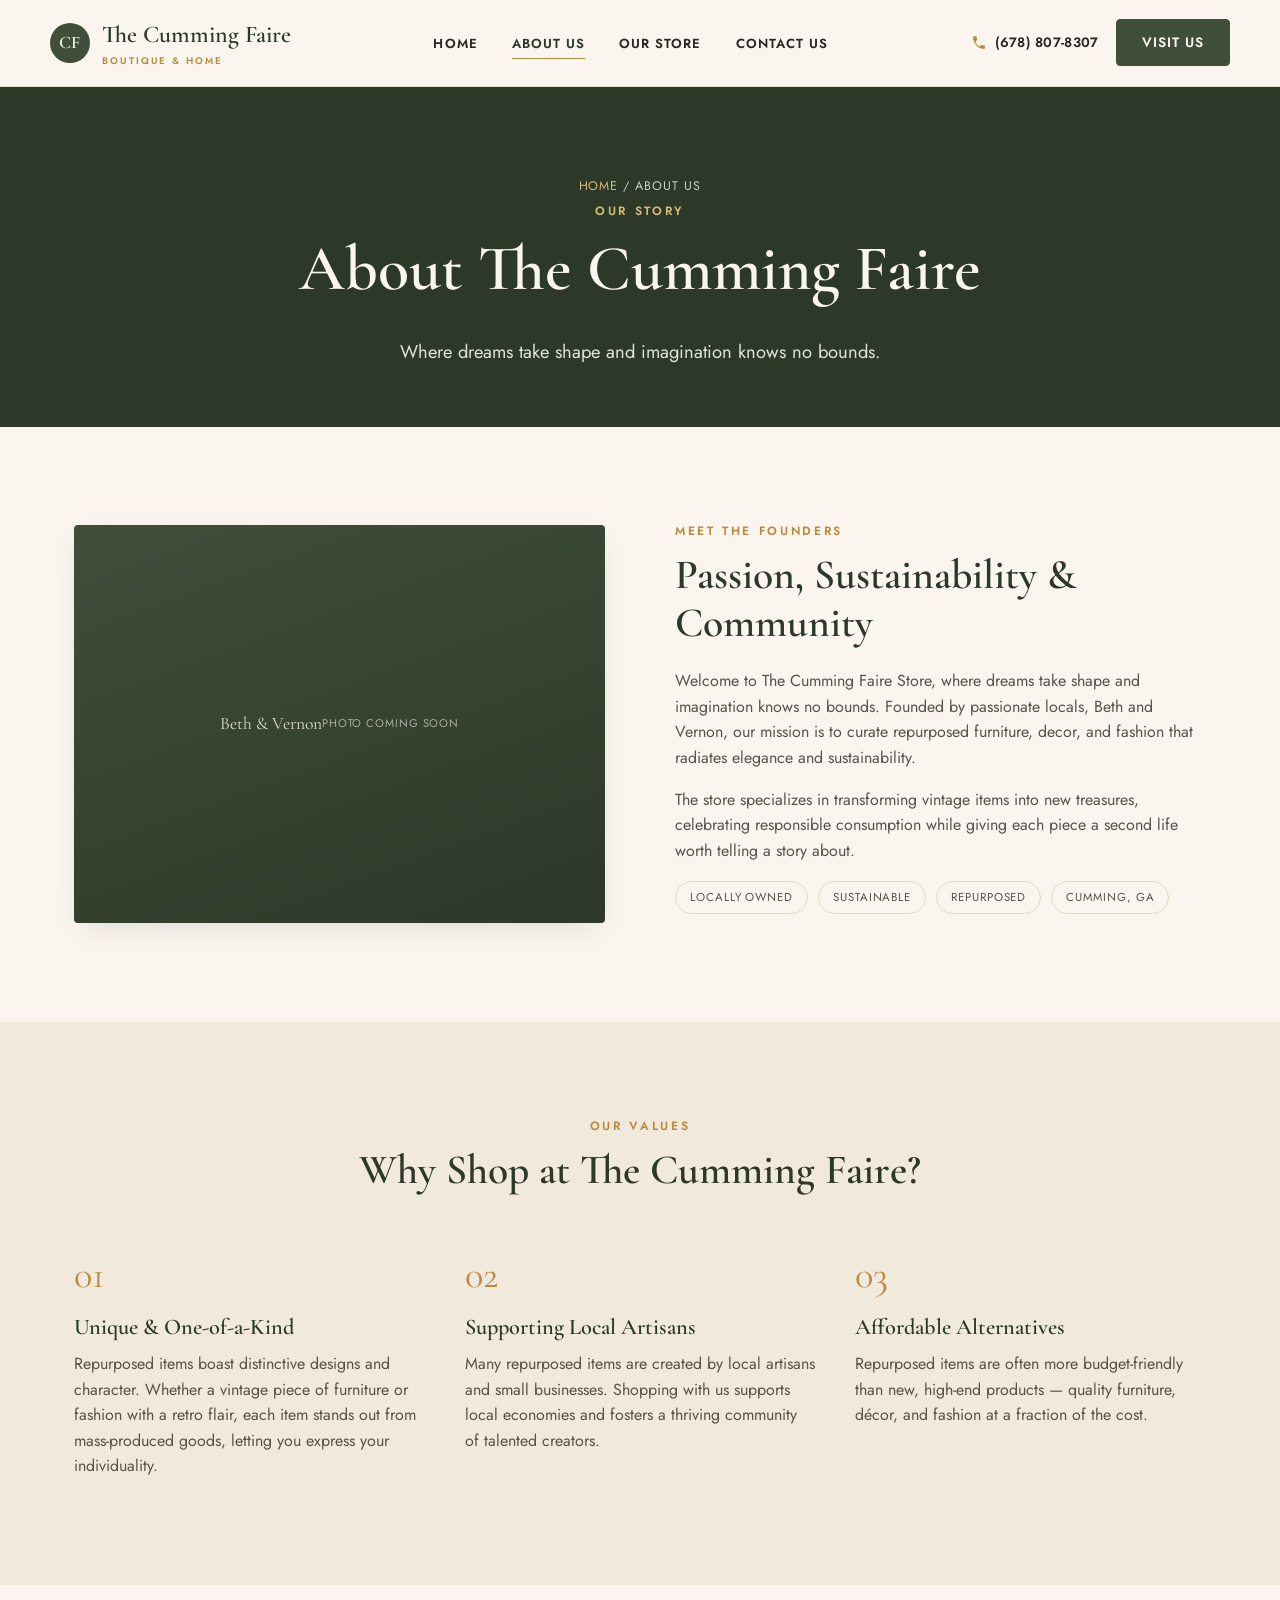
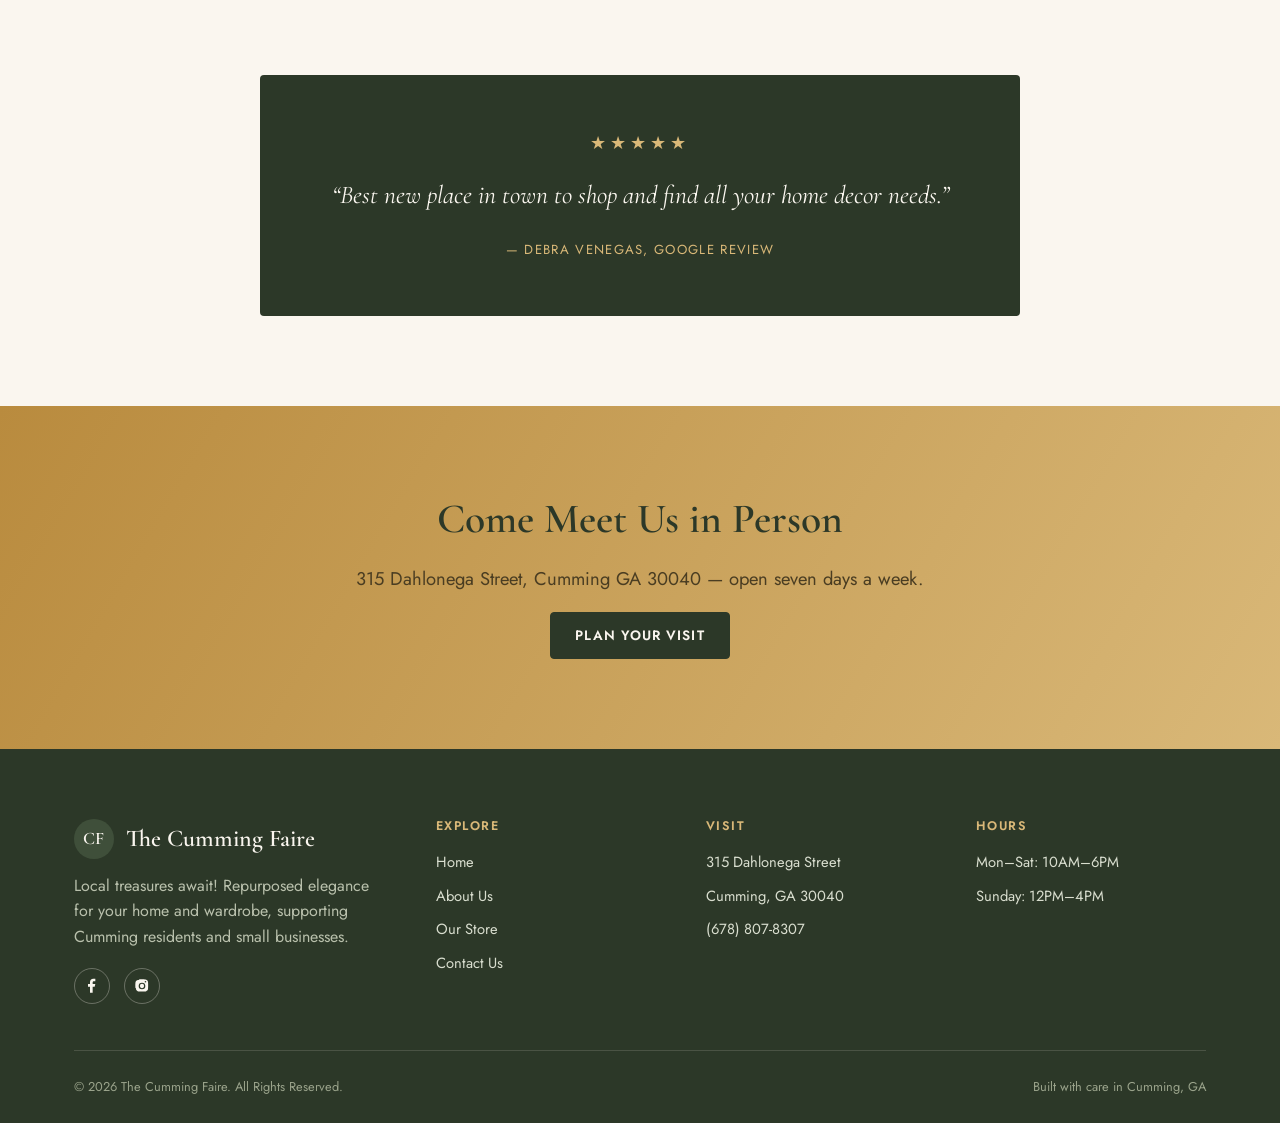
==== about.html @ f9644dc5 "Redesign: new homepage, about, store, and contact pages" ====
<!DOCTYPE html>
<html lang="en">
<head>
<meta charset="UTF-8">
<meta name="viewport" content="width=device-width, initial-scale=1.0">
<title>About Us | The Cumming Faire</title>
<meta name="description" content="Meet Beth and Vernon, the local founders of The Cumming Faire — a boutique for repurposed furniture, decor, antiques, and fashion in Cumming, GA.">
<link rel="icon" href="data:,">
<link rel="preconnect" href="https://fonts.googleapis.com">
<link href="https://fonts.googleapis.com/css2?family=Cormorant+Garamond:wght@500;600;700&family=Jost:wght@400;500;600&display=swap" rel="stylesheet">
<link rel="stylesheet" href="styles.css">
</head>
<body>

<header class="site-header">
  <div class="container header-inner">
    <a href="index.html" class="brand">
      <span class="mark">CF</span>
      <span>The Cumming Faire<span class="sub">Boutique &amp; Home</span></span>
    </a>
    <nav class="main-nav">
      <ul>
        <li><a href="index.html">Home</a></li>
        <li><a href="about.html" class="active">About Us</a></li>
        <li><a href="shop.html">Our Store</a></li>
        <li><a href="contact.html">Contact Us</a></li>
      </ul>
    </nav>
    <div class="header-cta">
      <a href="tel:6788078307" class="header-phone">
        <svg viewBox="0 0 24 24"><path d="M6.6 10.8c1.4 2.8 3.8 5.1 6.6 6.6l2.2-2.2c.3-.3.7-.4 1-.2 1.1.4 2.3.6 3.5.6.6 0 1 .4 1 1V20c0 .6-.4 1-1 1C11.4 21 3 12.6 3 3c0-.6.4-1 1-1h3.5c.6 0 1 .4 1 1 0 1.2.2 2.4.6 3.5.1.4 0 .8-.2 1L6.6 10.8z"/></svg>
        (678) 807-8307
      </a>
      <a href="contact.html" class="btn btn-primary">Visit Us</a>
      <button class="nav-toggle" aria-label="Toggle menu" aria-expanded="false"><span></span><span></span><span></span></button>
    </div>
  </div>
</header>

<section class="page-hero">
  <div class="container">
    <div class="breadcrumb"><a href="index.html">Home</a> / About Us</div>
    <span class="eyebrow">Our Story</span>
    <h1>About The Cumming Faire</h1>
    <p class="lead" style="color:#dfe4da;max-width:600px;margin:0 auto;">Where dreams take shape and imagination knows no bounds.</p>
  </div>
</section>

<section>
  <div class="container two-col">
    <div class="visual">
      <div class="swatch swatch-green">Beth &amp; Vernon<br><small style="opacity:.7;font-family:var(--sans);font-size:.7rem;letter-spacing:.08em;text-transform:uppercase;">Photo coming soon</small></div>
    </div>
    <div>
      <span class="eyebrow">Meet The Founders</span>
      <h2>Passion, Sustainability &amp; Community</h2>
      <p>Welcome to The Cumming Faire Store, where dreams take shape and imagination knows no bounds. Founded by passionate locals, Beth and Vernon, our mission is to curate repurposed furniture, decor, and fashion that radiates elegance and sustainability.</p>
      <p>The store specializes in transforming vintage items into new treasures, celebrating responsible consumption while giving each piece a second life worth telling a story about.</p>
      <div class="tag-row">
        <span>Locally Owned</span>
        <span>Sustainable</span>
        <span>Repurposed</span>
        <span>Cumming, GA</span>
      </div>
    </div>
  </div>
</section>

<section class="section-alt">
  <div class="container">
    <div class="section-head center">
      <span class="eyebrow">Our Values</span>
      <h2>Why Shop at The Cumming Faire?</h2>
    </div>
    <div class="reasons">
      <div class="reason">
        <span class="num">01</span>
        <h3>Unique &amp; One-of-a-Kind</h3>
        <p>Repurposed items boast distinctive designs and character. Whether a vintage piece of furniture or fashion with a retro flair, each item stands out from mass-produced goods, letting you express your individuality.</p>
      </div>
      <div class="reason">
        <span class="num">02</span>
        <h3>Supporting Local Artisans</h3>
        <p>Many repurposed items are created by local artisans and small businesses. Shopping with us supports local economies and fosters a thriving community of talented creators.</p>
      </div>
      <div class="reason">
        <span class="num">03</span>
        <h3>Affordable Alternatives</h3>
        <p>Repurposed items are often more budget-friendly than new, high-end products — quality furniture, décor, and fashion at a fraction of the cost.</p>
      </div>
    </div>
  </div>
</section>

<section>
  <div class="container">
    <div class="testimonial">
      <div class="stars">★★★★★</div>
      <blockquote>&ldquo;Best new place in town to shop and find all your home decor needs.&rdquo;</blockquote>
      <cite>— Debra Venegas, Google Review</cite>
    </div>
  </div>
</section>

<section class="cta-band">
  <div class="container">
    <h2>Come Meet Us in Person</h2>
    <p class="lead">315 Dahlonega Street, Cumming GA 30040 — open seven days a week.</p>
    <a href="contact.html" class="btn btn-primary" style="background:var(--green-deep);border-color:var(--green-deep);">Plan Your Visit</a>
  </div>
</section>

<footer class="site-footer">
  <div class="container">
    <div class="footer-grid">
      <div class="footer-brand">
        <a href="index.html" class="brand"><span class="mark">CF</span> The Cumming Faire</a>
        <p>Local treasures await! Repurposed elegance for your home and wardrobe, supporting Cumming residents and small businesses.</p>
        <div class="social-row">
          <a href="https://www.facebook.com/profile.php?id=100089561472416" aria-label="Facebook" target="_blank" rel="noopener"><svg viewBox="0 0 24 24"><path d="M13 22v-9h3l1-4h-4V7c0-1.1.3-2 2-2h2V1.1C16.6 1 15.4 1 14 1c-3.1 0-5 1.9-5 5.3V9H6v4h3v9h4z"/></svg></a>
          <a href="https://instagram.com/thecummingfaire" aria-label="Instagram" target="_blank" rel="noopener"><svg viewBox="0 0 24 24"><path d="M12 2c2.7 0 3 0 4.1.1 1.1 0 1.8.2 2.2.4.6.2 1 .5 1.4 1 .4.4.7.8 1 1.4.2.4.4 1.1.4 2.2.1 1.1.1 1.4.1 4.1s0 3-.1 4.1c0 1.1-.2 1.8-.4 2.2-.2.6-.5 1-1 1.4-.4.4-.8.7-1.4 1-.4.2-1.1.4-2.2.4-1.1.1-1.4.1-4.1.1s-3 0-4.1-.1c-1.1 0-1.8-.2-2.2-.4-.6-.2-1-.5-1.4-1-.4-.4-.7-.8-1-1.4-.2-.4-.4-1.1-.4-2.2C2 15 2 14.7 2 12s0-3 .1-4.1c0-1.1.2-1.8.4-2.2.2-.6.5-1 1-1.4.4-.4.8-.7 1.4-1 .4-.2 1.1-.4 2.2-.4C8.1 2.1 8.4 2.1 12 2zm0 5a5 5 0 100 10 5 5 0 000-10zm0 8.2a3.2 3.2 0 110-6.4 3.2 3.2 0 010 6.4zm5.2-8.4a1.2 1.2 0 100-2.4 1.2 1.2 0 000 2.4z"/></svg></a>
        </div>
      </div>
      <div>
        <h4>Explore</h4>
        <ul>
          <li><a href="index.html">Home</a></li>
          <li><a href="about.html">About Us</a></li>
          <li><a href="shop.html">Our Store</a></li>
          <li><a href="contact.html">Contact Us</a></li>
        </ul>
      </div>
      <div>
        <h4>Visit</h4>
        <ul>
          <li>315 Dahlonega Street</li>
          <li>Cumming, GA 30040</li>
          <li><a href="tel:6788078307">(678) 807-8307</a></li>
        </ul>
      </div>
      <div>
        <h4>Hours</h4>
        <ul>
          <li>Mon–Sat: 10AM–6PM</li>
          <li>Sunday: 12PM–4PM</li>
        </ul>
      </div>
    </div>
    <div class="footer-bottom">
      <span>&copy; 2026 The Cumming Faire. All Rights Reserved.</span>
      <span>Built with care in Cumming, GA</span>
    </div>
  </div>
</footer>

<script src="main.js"></script>
</body>
</html>
---- styles.css ----
/* ===========================================================
   The Cumming Faire — Redesign
   Palette: warm cream, deep forest green, antique gold accent
   =========================================================== */

:root {
  --cream: #faf6ef;
  --cream-deep: #f1e9db;
  --ink: #2b2622;
  --ink-soft: #5a5248;
  --green: #3f4f3a;
  --green-deep: #2c3828;
  --gold: #b98b3e;
  --gold-light: #d9b878;
  --line: #e3d8c3;
  --white: #ffffff;
  --radius: 4px;
  --shadow: 0 10px 30px -12px rgba(43, 38, 34, 0.18);
  --serif: "Cormorant Garamond", "Playfair Display", Georgia, serif;
  --sans: "Jost", "Helvetica Neue", Arial, sans-serif;
}

* { box-sizing: border-box; }
html { scroll-behavior: smooth; }

body {
  margin: 0;
  font-family: var(--sans);
  color: var(--ink);
  background: var(--cream);
  line-height: 1.6;
  font-size: 16px;
  -webkit-font-smoothing: antialiased;
}

img { max-width: 100%; display: block; }
a { color: inherit; text-decoration: none; }
ul { list-style: none; margin: 0; padding: 0; }

.container {
  width: 100%;
  max-width: 1180px;
  margin: 0 auto;
  padding: 0 24px;
}

h1, h2, h3, h4 {
  font-family: var(--serif);
  font-weight: 600;
  color: var(--green-deep);
  margin: 0 0 0.5em;
  line-height: 1.15;
}

h1 { font-size: clamp(2.4rem, 5vw, 4rem); }
h2 { font-size: clamp(1.9rem, 3.4vw, 2.6rem); }
h3 { font-size: 1.4rem; }

.eyebrow {
  display: inline-block;
  font-family: var(--sans);
  font-size: 0.75rem;
  letter-spacing: 0.22em;
  text-transform: uppercase;
  color: var(--gold);
  font-weight: 600;
  margin-bottom: 0.9em;
}

p { color: var(--ink-soft); margin: 0 0 1em; }
.lead { font-size: 1.15rem; }

.btn {
  display: inline-flex;
  align-items: center;
  gap: 0.5em;
  padding: 0.85em 1.8em;
  border-radius: var(--radius);
  font-family: var(--sans);
  font-size: 0.85rem;
  letter-spacing: 0.08em;
  text-transform: uppercase;
  font-weight: 600;
  border: 1px solid transparent;
  cursor: pointer;
  transition: all 0.25s ease;
}
.btn-primary {
  background: var(--green);
  color: var(--cream);
  border-color: var(--green);
}
.btn-primary:hover { background: var(--green-deep); }
.btn-outline {
  background: transparent;
  color: var(--green);
  border-color: var(--green);
}
.btn-outline:hover { background: var(--green); color: var(--cream); }
.btn-light {
  background: var(--cream);
  color: var(--green-deep);
  border-color: var(--cream);
}
.btn-light:hover { background: var(--gold-light); border-color: var(--gold-light); }

/* ---------- Header ---------- */
.site-header {
  position: sticky;
  top: 0;
  z-index: 100;
  background: rgba(250, 246, 239, 0.92);
  backdrop-filter: blur(8px);
  border-bottom: 1px solid var(--line);
}
.header-inner {
  display: flex;
  align-items: center;
  justify-content: space-between;
  padding: 16px 0;
}
.brand {
  display: flex;
  align-items: center;
  gap: 12px;
  font-family: var(--serif);
  font-size: 1.5rem;
  font-weight: 600;
  color: var(--green-deep);
}
.brand .mark {
  width: 40px;
  height: 40px;
  border-radius: 50%;
  background: var(--green);
  color: var(--cream);
  display: flex;
  align-items: center;
  justify-content: center;
  font-size: 1.1rem;
  letter-spacing: 0.02em;
}
.brand span.sub {
  display: block;
  font-family: var(--sans);
  font-size: 0.6rem;
  letter-spacing: 0.2em;
  text-transform: uppercase;
  color: var(--gold);
  font-weight: 600;
}

.main-nav ul {
  display: flex;
  gap: 34px;
}
.main-nav a {
  font-size: 0.82rem;
  letter-spacing: 0.08em;
  text-transform: uppercase;
  font-weight: 600;
  color: var(--ink);
  position: relative;
  padding: 4px 0;
}
.main-nav a::after {
  content: "";
  position: absolute;
  left: 0; bottom: -2px;
  width: 0; height: 1px;
  background: var(--gold);
  transition: width 0.25s ease;
}
.main-nav a:hover::after,
.main-nav a.active::after { width: 100%; }
.main-nav a.active { color: var(--green-deep); }

.header-cta { display: flex; align-items: center; gap: 18px; }
.header-phone {
  font-size: 0.85rem;
  font-weight: 600;
  letter-spacing: 0.02em;
  display: flex;
  align-items: center;
  gap: 8px;
}
.header-phone svg { width: 16px; height: 16px; fill: var(--gold); }

.nav-toggle {
  display: none;
  flex-direction: column;
  gap: 5px;
  background: none;
  border: none;
  cursor: pointer;
  padding: 6px;
}
.nav-toggle span {
  width: 24px; height: 2px;
  background: var(--green-deep);
}

/* ---------- Hero ---------- */
.hero {
  position: relative;
  background: linear-gradient(135deg, var(--green-deep) 0%, var(--green) 60%, #4c5c45 100%);
  color: var(--cream);
  overflow: hidden;
}
.hero::before {
  content: "";
  position: absolute;
  inset: 0;
  background-image:
    radial-gradient(circle at 15% 25%, rgba(217,184,120,0.16) 0, transparent 45%),
    radial-gradient(circle at 85% 75%, rgba(217,184,120,0.12) 0, transparent 50%);
}
.hero-inner {
  position: relative;
  padding: 130px 0 110px;
  max-width: 680px;
}
.hero .eyebrow { color: var(--gold-light); }
.hero h1 { color: var(--cream); }
.hero p.lead { color: #dfe4da; max-width: 520px; }
.hero-actions { display: flex; gap: 16px; margin-top: 30px; flex-wrap: wrap; }

.hero-strip {
  border-top: 1px solid rgba(250,246,239,0.18);
  position: relative;
}
.hero-strip .container {
  display: grid;
  grid-template-columns: repeat(3, 1fr);
}
.hero-strip .item {
  padding: 22px 0;
  text-align: center;
  border-right: 1px solid rgba(250,246,239,0.18);
  font-size: 0.8rem;
  letter-spacing: 0.06em;
  text-transform: uppercase;
  color: #dfe4da;
}
.hero-strip .item:last-child { border-right: none; }
.hero-strip strong {
  display: block;
  font-family: var(--serif);
  font-size: 1.3rem;
  color: var(--gold-light);
  text-transform: none;
  letter-spacing: 0;
}

/* Page header (non-home) */
.page-hero {
  background: var(--green-deep);
  color: var(--cream);
  padding: 90px 0 60px;
  text-align: center;
}
.page-hero h1 { color: var(--cream); }
.page-hero .eyebrow { color: var(--gold-light); }
.breadcrumb {
  font-size: 0.78rem;
  letter-spacing: 0.08em;
  text-transform: uppercase;
  color: #c9d1c3;
}
.breadcrumb a { color: var(--gold-light); }

/* ---------- Sections ---------- */
section { padding: 90px 0; }
.section-alt { background: var(--cream-deep); }
.section-head { max-width: 620px; margin-bottom: 50px; }
.section-head.center { margin-left: auto; margin-right: auto; text-align: center; }

.two-col {
  display: grid;
  grid-template-columns: 1fr 1fr;
  gap: 70px;
  align-items: center;
}
.two-col.reverse .visual { order: 2; }

.visual {
  border-radius: var(--radius);
  overflow: hidden;
  box-shadow: var(--shadow);
  aspect-ratio: 4/3;
  position: relative;
}
.visual .swatch {
  position: absolute; inset: 0;
  display: flex; align-items: center; justify-content: center;
  font-family: var(--serif);
  font-size: 1.1rem;
  color: rgba(250,246,239,0.85);
  text-align: center;
  padding: 20px;
}
.swatch-green { background: linear-gradient(160deg, var(--green) 0%, var(--green-deep) 100%); }
.swatch-gold { background: linear-gradient(160deg, var(--gold-light) 0%, var(--gold) 100%); color: var(--green-deep); }
.swatch-cream { background: linear-gradient(160deg, var(--cream-deep) 0%, #e6d8bd 100%); color: var(--green-deep); }

/* Category / feature cards */
.grid-3 {
  display: grid;
  grid-template-columns: repeat(3, 1fr);
  gap: 28px;
}
.card {
  background: var(--white);
  border: 1px solid var(--line);
  border-radius: var(--radius);
  overflow: hidden;
  transition: transform 0.25s ease, box-shadow 0.25s ease;
}
.card:hover { transform: translateY(-5px); box-shadow: var(--shadow); }
.card .visual { aspect-ratio: 16/11; border-radius: 0; box-shadow: none; }
.card-body { padding: 26px 24px 30px; }
.card-body h3 { margin-bottom: 10px; }
.card-link {
  display: inline-flex;
  align-items: center;
  gap: 6px;
  font-size: 0.8rem;
  letter-spacing: 0.08em;
  text-transform: uppercase;
  font-weight: 600;
  color: var(--green);
  margin-top: 8px;
}

/* Why us list */
.reasons { display: grid; grid-template-columns: repeat(3, 1fr); gap: 40px; margin-top: 20px; }
.reason .num {
  font-family: var(--serif);
  font-size: 2.4rem;
  color: var(--gold);
  margin-bottom: 8px;
  display: block;
}

/* Testimonial */
.testimonial {
  background: var(--green-deep);
  color: var(--cream);
  border-radius: var(--radius);
  padding: 54px;
  text-align: center;
  max-width: 760px;
  margin: 0 auto;
}
.testimonial .stars { color: var(--gold-light); font-size: 1.1rem; letter-spacing: 4px; margin-bottom: 18px; }
.testimonial blockquote {
  font-family: var(--serif);
  font-size: 1.6rem;
  font-style: italic;
  margin: 0 0 20px;
  color: var(--cream);
}
.testimonial cite { font-size: 0.82rem; letter-spacing: 0.1em; text-transform: uppercase; color: var(--gold-light); font-style: normal; }

/* CTA band */
.cta-band {
  background: linear-gradient(120deg, var(--gold) 0%, var(--gold-light) 100%);
  color: var(--green-deep);
  text-align: center;
}
.cta-band h2 { color: var(--green-deep); }
.cta-band p { color: #4a3d22; }

/* Hours / contact info blocks */
.info-grid {
  display: grid;
  grid-template-columns: repeat(3, 1fr);
  gap: 28px;
}
.info-card {
  background: var(--white);
  border: 1px solid var(--line);
  border-radius: var(--radius);
  padding: 30px;
}
.info-card .icon {
  width: 46px; height: 46px;
  border-radius: 50%;
  background: var(--cream-deep);
  display: flex; align-items: center; justify-content: center;
  margin-bottom: 16px;
  color: var(--gold);
}
.hours-table { width: 100%; border-collapse: collapse; }
.hours-table td { padding: 7px 0; border-bottom: 1px dashed var(--line); font-size: 0.92rem; }
.hours-table td:last-child { text-align: right; color: var(--ink-soft); }
.hours-table tr:last-child td { border-bottom: none; }

/* Forms */
.form-card {
  background: var(--white);
  border: 1px solid var(--line);
  border-radius: var(--radius);
  padding: 40px;
  box-shadow: var(--shadow);
}
.form-row { display: grid; grid-template-columns: 1fr 1fr; gap: 20px; }
.field { margin-bottom: 20px; }
.field label {
  display: block;
  font-size: 0.78rem;
  letter-spacing: 0.06em;
  text-transform: uppercase;
  font-weight: 600;
  margin-bottom: 8px;
  color: var(--ink);
}
.field input, .field textarea {
  width: 100%;
  padding: 13px 14px;
  border: 1px solid var(--line);
  border-radius: var(--radius);
  background: var(--cream);
  font-family: var(--sans);
  font-size: 0.95rem;
  color: var(--ink);
}
.field input:focus, .field textarea:focus {
  outline: none;
  border-color: var(--gold);
  background: var(--white);
}
.field textarea { resize: vertical; min-height: 130px; }
.form-note { font-size: 0.82rem; color: var(--ink-soft); margin-top: -4px; }

.map-wrap {
  border-radius: var(--radius);
  overflow: hidden;
  border: 1px solid var(--line);
  box-shadow: var(--shadow);
}
.map-wrap iframe { width: 100%; height: 100%; min-height: 420px; border: 0; display: block; }

/* Footer */
.site-footer {
  background: var(--green-deep);
  color: #d9decf;
  padding: 70px 0 26px;
}
.footer-grid {
  display: grid;
  grid-template-columns: 1.4fr 1fr 1fr 1fr;
  gap: 40px;
  padding-bottom: 46px;
  border-bottom: 1px solid rgba(250,246,239,0.14);
}
.footer-grid h4 {
  color: var(--gold-light);
  font-size: 0.78rem;
  letter-spacing: 0.12em;
  text-transform: uppercase;
  font-family: var(--sans);
  margin-bottom: 18px;
}
.footer-brand .brand { color: var(--cream); }
.footer-brand p { color: #b9c0ac; max-width: 300px; margin-top: 14px; }
.footer-grid ul li { margin-bottom: 10px; font-size: 0.92rem; }
.footer-grid ul li a:hover { color: var(--gold-light); }
.social-row { display: flex; gap: 14px; margin-top: 18px; }
.social-row a {
  width: 36px; height: 36px;
  border-radius: 50%;
  border: 1px solid rgba(250,246,239,0.3);
  display: flex; align-items: center; justify-content: center;
}
.social-row a:hover { background: var(--gold); border-color: var(--gold); }
.social-row svg { width: 16px; height: 16px; fill: var(--cream); }
.footer-bottom {
  display: flex;
  justify-content: space-between;
  align-items: center;
  padding-top: 26px;
  font-size: 0.8rem;
  color: #9aa38b;
  flex-wrap: wrap;
  gap: 10px;
}

/* Utility */
.mt-0 { margin-top: 0; }
.tag-row { display: flex; gap: 10px; flex-wrap: wrap; margin: 18px 0; }
.tag-row span {
  font-size: 0.72rem;
  letter-spacing: 0.08em;
  text-transform: uppercase;
  padding: 6px 14px;
  border: 1px solid var(--line);
  border-radius: 999px;
  color: var(--ink-soft);
}

/* ---------- Responsive ---------- */
@media (max-width: 900px) {
  .two-col { grid-template-columns: 1fr; gap: 36px; }
  .two-col.reverse .visual { order: 0; }
  .grid-3 { grid-template-columns: 1fr 1fr; }
  .reasons { grid-template-columns: 1fr 1fr; }
  .footer-grid { grid-template-columns: 1fr 1fr; }
  .info-grid { grid-template-columns: 1fr; }
}

@media (max-width: 720px) {
  .main-nav { position: fixed; top: 73px; left: 0; right: 0; bottom: 0;
    background: var(--cream); padding: 30px 24px; transform: translateX(100%);
    transition: transform 0.3s ease; overflow-y: auto; }
  .main-nav.open { transform: translateX(0); }
  .main-nav ul { flex-direction: column; gap: 22px; }
  .main-nav a { font-size: 1.1rem; }
  .nav-toggle { display: flex; }
  .header-phone { display: none; }
  .hero-inner { padding: 90px 0 70px; }
  .hero-strip .container { grid-template-columns: 1fr; }
  .hero-strip .item { border-right: none; border-bottom: 1px solid rgba(250,246,239,0.18); }
  .hero-strip .item:last-child { border-bottom: none; }
  .grid-3 { grid-template-columns: 1fr; }
  .reasons { grid-template-columns: 1fr; }
  .footer-grid { grid-template-columns: 1fr; }
  .form-row { grid-template-columns: 1fr; }
  section { padding: 60px 0; }
  .testimonial { padding: 34px 24px; }
  .form-card { padding: 26px; }
}
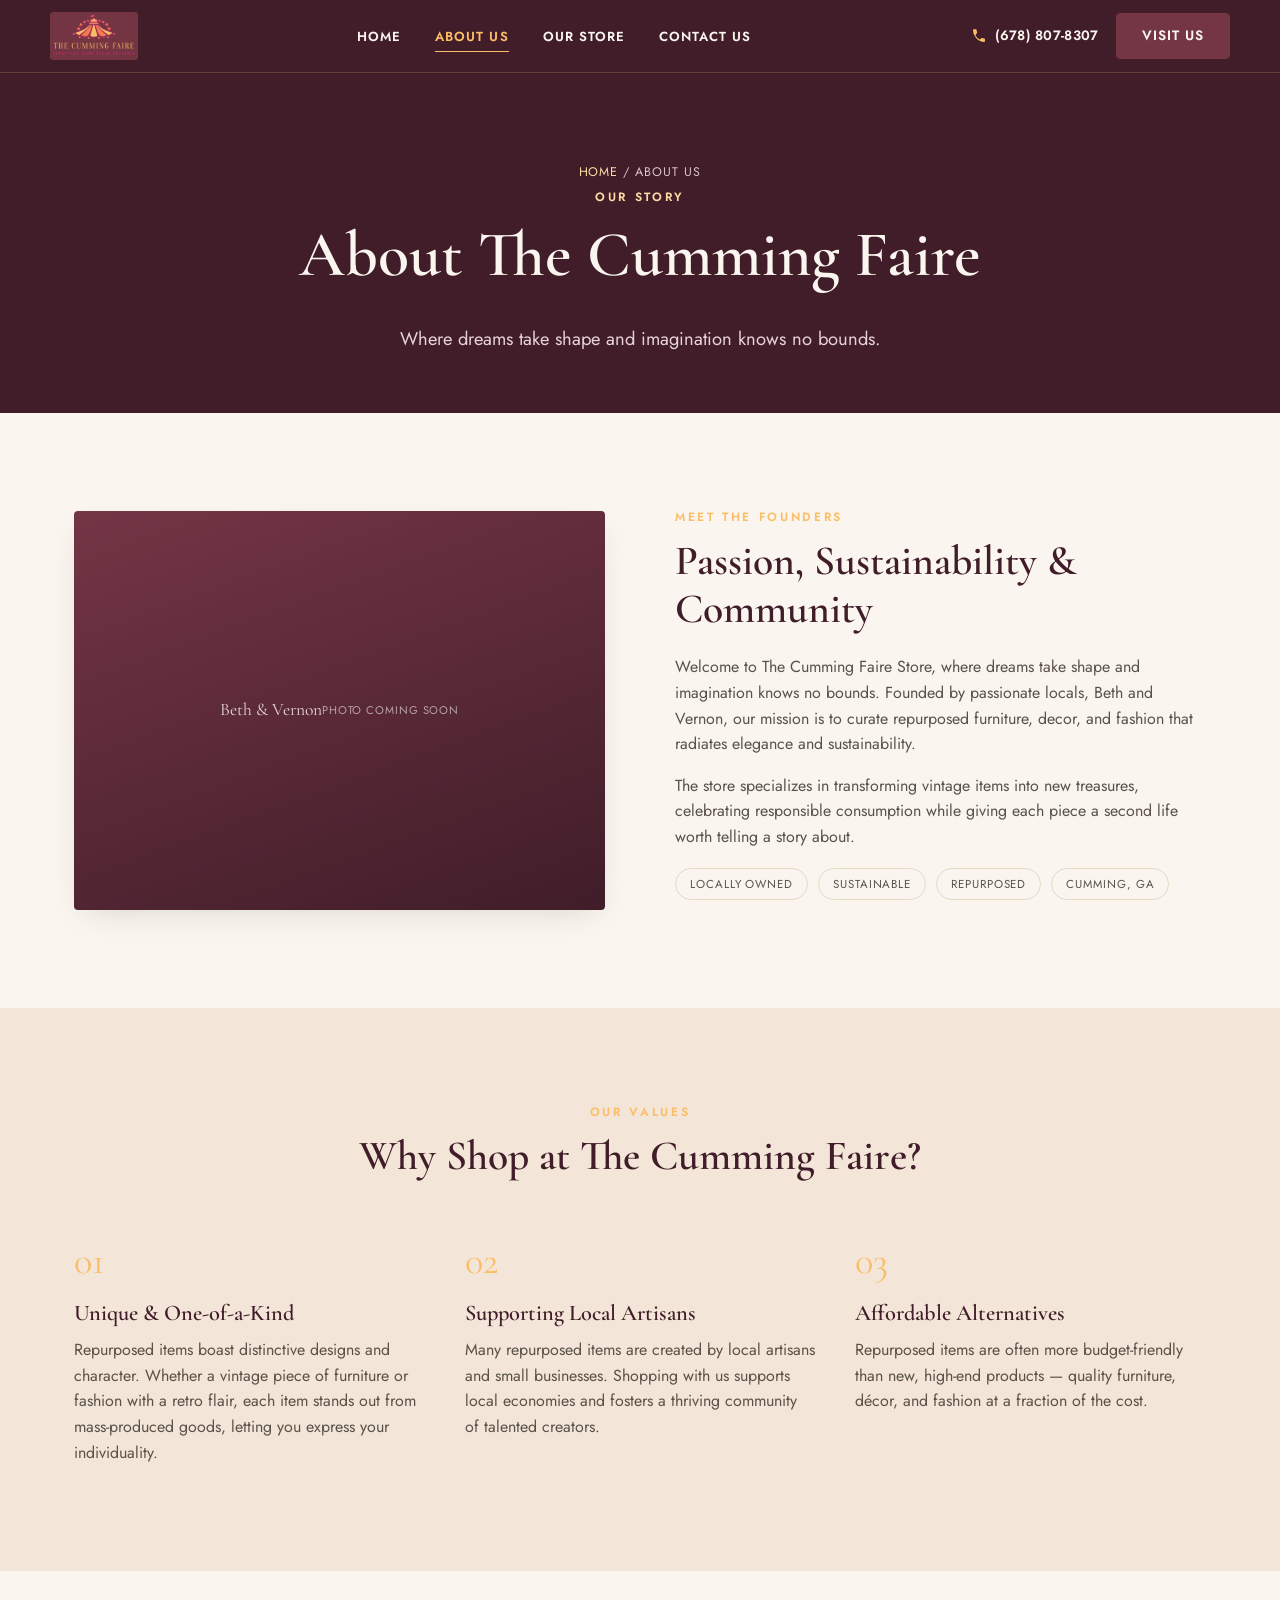
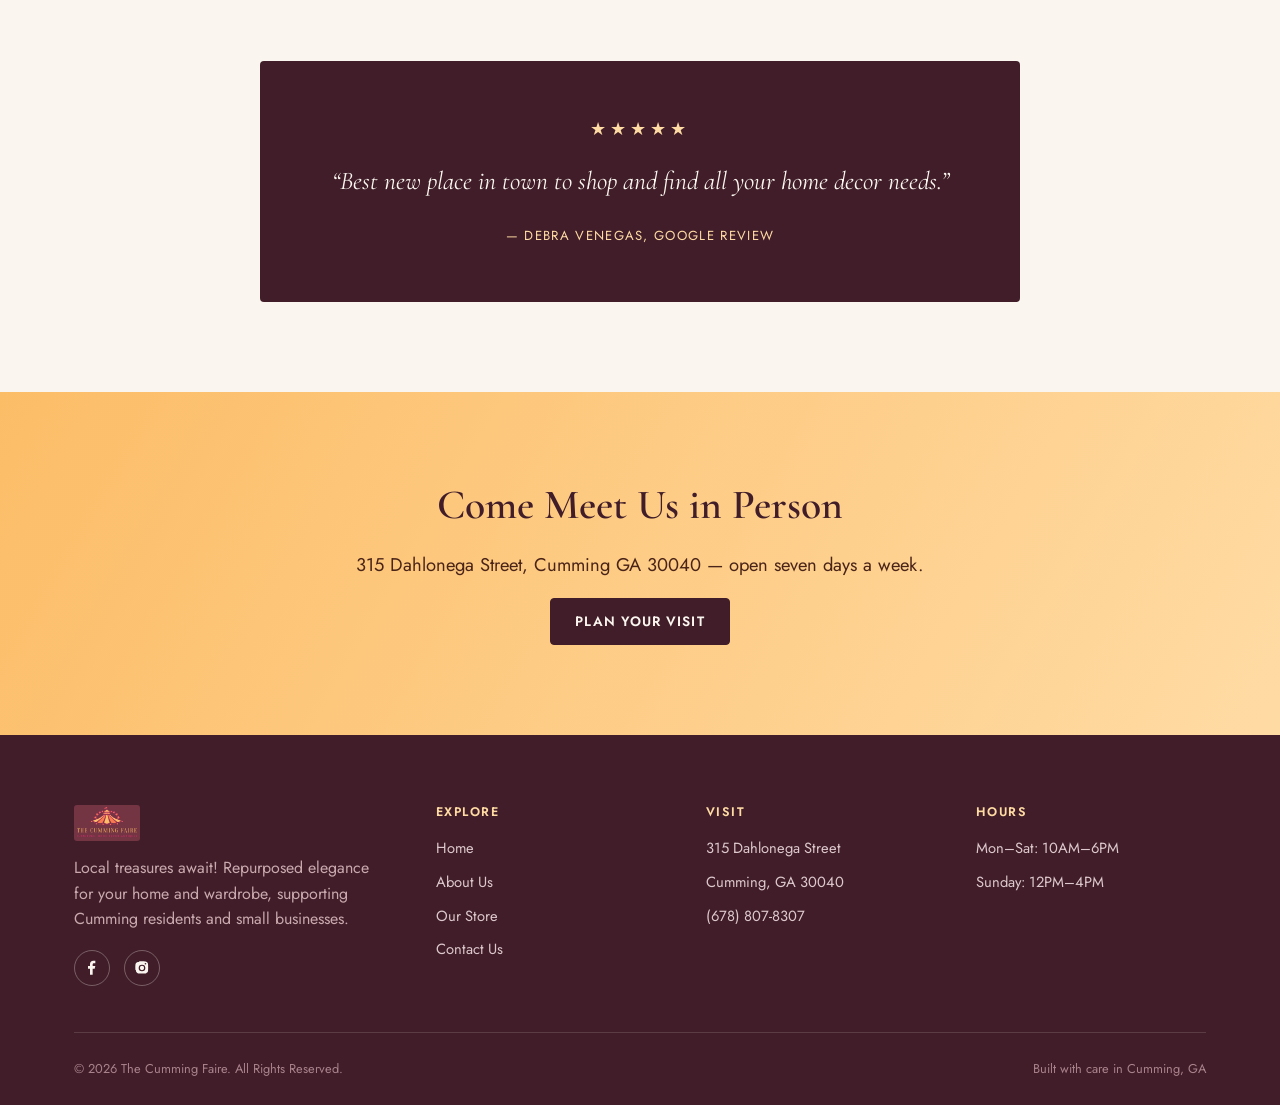
==== commit b0be9b1b: "Add real logo and match brand colors from logo" ====
--- a/about.html
+++ b/about.html
@@ -5,7 +5,7 @@
 <meta name="viewport" content="width=device-width, initial-scale=1.0">
 <title>About Us | The Cumming Faire</title>
 <meta name="description" content="Meet Beth and Vernon, the local founders of The Cumming Faire — a boutique for repurposed furniture, decor, antiques, and fashion in Cumming, GA.">
-<link rel="icon" href="data:,">
+<link rel="icon" type="image/png" href="favicon.png">
 <link rel="preconnect" href="https://fonts.googleapis.com">
 <link href="https://fonts.googleapis.com/css2?family=Cormorant+Garamond:wght@500;600;700&family=Jost:wght@400;500;600&display=swap" rel="stylesheet">
 <link rel="stylesheet" href="styles.css">
@@ -15,8 +15,7 @@
 <header class="site-header">
   <div class="container header-inner">
     <a href="index.html" class="brand">
-      <span class="mark">CF</span>
-      <span>The Cumming Faire<span class="sub">Boutique &amp; Home</span></span>
+      <img src="logo.png" alt="The Cumming Faire" class="logo">
     </a>
     <nav class="main-nav">
       <ul>
@@ -42,14 +41,14 @@
     <div class="breadcrumb"><a href="index.html">Home</a> / About Us</div>
     <span class="eyebrow">Our Story</span>
     <h1>About The Cumming Faire</h1>
-    <p class="lead" style="color:#dfe4da;max-width:600px;margin:0 auto;">Where dreams take shape and imagination knows no bounds.</p>
+    <p class="lead" style="color:#e6d3d8;max-width:600px;margin:0 auto;">Where dreams take shape and imagination knows no bounds.</p>
   </div>
 </section>
 
 <section>
   <div class="container two-col">
     <div class="visual">
-      <div class="swatch swatch-green">Beth &amp; Vernon<br><small style="opacity:.7;font-family:var(--sans);font-size:.7rem;letter-spacing:.08em;text-transform:uppercase;">Photo coming soon</small></div>
+      <div class="swatch swatch-wine">Beth &amp; Vernon<br><small style="opacity:.7;font-family:var(--sans);font-size:.7rem;letter-spacing:.08em;text-transform:uppercase;">Photo coming soon</small></div>
     </div>
     <div>
       <span class="eyebrow">Meet The Founders</span>
@@ -106,7 +105,7 @@
   <div class="container">
     <h2>Come Meet Us in Person</h2>
     <p class="lead">315 Dahlonega Street, Cumming GA 30040 — open seven days a week.</p>
-    <a href="contact.html" class="btn btn-primary" style="background:var(--green-deep);border-color:var(--green-deep);">Plan Your Visit</a>
+    <a href="contact.html" class="btn btn-primary" style="background:var(--wine-deep);border-color:var(--wine-deep);">Plan Your Visit</a>
   </div>
 </section>
 
@@ -114,7 +113,7 @@
   <div class="container">
     <div class="footer-grid">
       <div class="footer-brand">
-        <a href="index.html" class="brand"><span class="mark">CF</span> The Cumming Faire</a>
+        <a href="index.html" class="brand"><img src="logo.png" alt="The Cumming Faire" class="logo" style="height:36px;"></a>
         <p>Local treasures await! Repurposed elegance for your home and wardrobe, supporting Cumming residents and small businesses.</p>
         <div class="social-row">
           <a href="https://www.facebook.com/profile.php?id=100089561472416" aria-label="Facebook" target="_blank" rel="noopener"><svg viewBox="0 0 24 24"><path d="M13 22v-9h3l1-4h-4V7c0-1.1.3-2 2-2h2V1.1C16.6 1 15.4 1 14 1c-3.1 0-5 1.9-5 5.3V9H6v4h3v9h4z"/></svg></a>
--- a/styles.css
+++ b/styles.css
@@ -1,18 +1,20 @@
 /* ===========================================================
    The Cumming Faire — Redesign
-   Palette: warm cream, deep forest green, antique gold accent
+   Palette taken from the shop's own logo: deep wine maroon,
+   golden amber, warm coral-orange
    =========================================================== */
 
 :root {
   --cream: #faf6ef;
-  --cream-deep: #f1e9db;
+  --cream-deep: #f3e6d8;
   --ink: #2b2622;
   --ink-soft: #5a5248;
-  --green: #3f4f3a;
-  --green-deep: #2c3828;
-  --gold: #b98b3e;
-  --gold-light: #d9b878;
-  --line: #e3d8c3;
+  --wine: #743545;
+  --wine-deep: #401d29;
+  --gold: #fcbd67;
+  --gold-light: #ffdba4;
+  --orange: #f97b4f;
+  --line: #e8d9c3;
   --white: #ffffff;
   --radius: 4px;
   --shadow: 0 10px 30px -12px rgba(43, 38, 34, 0.18);
@@ -47,7 +49,7 @@
 h1, h2, h3, h4 {
   font-family: var(--serif);
   font-weight: 600;
-  color: var(--green-deep);
+  color: var(--wine-deep);
   margin: 0 0 0.5em;
   line-height: 1.15;
 }
@@ -86,20 +88,20 @@
   transition: all 0.25s ease;
 }
 .btn-primary {
-  background: var(--green);
-  color: var(--cream);
-  border-color: var(--green);
-}
-.btn-primary:hover { background: var(--green-deep); }
+  background: var(--wine);
+  color: var(--cream);
+  border-color: var(--wine);
+}
+.btn-primary:hover { background: var(--wine-deep); }
 .btn-outline {
   background: transparent;
-  color: var(--green);
-  border-color: var(--green);
-}
-.btn-outline:hover { background: var(--green); color: var(--cream); }
+  color: var(--wine);
+  border-color: var(--wine);
+}
+.btn-outline:hover { background: var(--wine); color: var(--cream); }
 .btn-light {
   background: var(--cream);
-  color: var(--green-deep);
+  color: var(--wine-deep);
   border-color: var(--cream);
 }
 .btn-light:hover { background: var(--gold-light); border-color: var(--gold-light); }
@@ -109,15 +111,14 @@
   position: sticky;
   top: 0;
   z-index: 100;
-  background: rgba(250, 246, 239, 0.92);
-  backdrop-filter: blur(8px);
-  border-bottom: 1px solid var(--line);
+  background: var(--wine-deep);
+  border-bottom: 1px solid rgba(252, 189, 103, 0.2);
 }
 .header-inner {
   display: flex;
   align-items: center;
   justify-content: space-between;
-  padding: 16px 0;
+  padding: 12px 0;
 }
 .brand {
   display: flex;
@@ -126,19 +127,13 @@
   font-family: var(--serif);
   font-size: 1.5rem;
   font-weight: 600;
-  color: var(--green-deep);
-}
-.brand .mark {
-  width: 40px;
-  height: 40px;
-  border-radius: 50%;
-  background: var(--green);
-  color: var(--cream);
-  display: flex;
-  align-items: center;
-  justify-content: center;
-  font-size: 1.1rem;
-  letter-spacing: 0.02em;
+  color: var(--cream);
+}
+.brand img.logo {
+  height: 48px;
+  width: auto;
+  display: block;
+  border-radius: 3px;
 }
 .brand span.sub {
   display: block;
@@ -159,7 +154,7 @@
   letter-spacing: 0.08em;
   text-transform: uppercase;
   font-weight: 600;
-  color: var(--ink);
+  color: var(--cream);
   position: relative;
   padding: 4px 0;
 }
@@ -173,7 +168,7 @@
 }
 .main-nav a:hover::after,
 .main-nav a.active::after { width: 100%; }
-.main-nav a.active { color: var(--green-deep); }
+.main-nav a.active { color: var(--gold); }
 
 .header-cta { display: flex; align-items: center; gap: 18px; }
 .header-phone {
@@ -183,6 +178,7 @@
   display: flex;
   align-items: center;
   gap: 8px;
+  color: var(--cream);
 }
 .header-phone svg { width: 16px; height: 16px; fill: var(--gold); }
 
@@ -197,13 +193,13 @@
 }
 .nav-toggle span {
   width: 24px; height: 2px;
-  background: var(--green-deep);
+  background: var(--cream);
 }
 
 /* ---------- Hero ---------- */
 .hero {
   position: relative;
-  background: linear-gradient(135deg, var(--green-deep) 0%, var(--green) 60%, #4c5c45 100%);
+  background: linear-gradient(135deg, var(--wine-deep) 0%, var(--wine) 60%, #8a4152 100%);
   color: var(--cream);
   overflow: hidden;
 }
@@ -222,7 +218,7 @@
 }
 .hero .eyebrow { color: var(--gold-light); }
 .hero h1 { color: var(--cream); }
-.hero p.lead { color: #dfe4da; max-width: 520px; }
+.hero p.lead { color: #e6d3d8; max-width: 520px; }
 .hero-actions { display: flex; gap: 16px; margin-top: 30px; flex-wrap: wrap; }
 
 .hero-strip {
@@ -240,7 +236,7 @@
   font-size: 0.8rem;
   letter-spacing: 0.06em;
   text-transform: uppercase;
-  color: #dfe4da;
+  color: #e6d3d8;
 }
 .hero-strip .item:last-child { border-right: none; }
 .hero-strip strong {
@@ -254,7 +250,7 @@
 
 /* Page header (non-home) */
 .page-hero {
-  background: var(--green-deep);
+  background: var(--wine-deep);
   color: var(--cream);
   padding: 90px 0 60px;
   text-align: center;
@@ -265,7 +261,7 @@
   font-size: 0.78rem;
   letter-spacing: 0.08em;
   text-transform: uppercase;
-  color: #c9d1c3;
+  color: #dcc3c9;
 }
 .breadcrumb a { color: var(--gold-light); }
 
@@ -299,9 +295,9 @@
   text-align: center;
   padding: 20px;
 }
-.swatch-green { background: linear-gradient(160deg, var(--green) 0%, var(--green-deep) 100%); }
-.swatch-gold { background: linear-gradient(160deg, var(--gold-light) 0%, var(--gold) 100%); color: var(--green-deep); }
-.swatch-cream { background: linear-gradient(160deg, var(--cream-deep) 0%, #e6d8bd 100%); color: var(--green-deep); }
+.swatch-wine { background: linear-gradient(160deg, var(--wine) 0%, var(--wine-deep) 100%); }
+.swatch-gold { background: linear-gradient(160deg, var(--gold-light) 0%, var(--gold) 100%); color: var(--wine-deep); }
+.swatch-cream { background: linear-gradient(160deg, var(--cream-deep) 0%, #e6d8bd 100%); color: var(--wine-deep); }
 
 /* Category / feature cards */
 .grid-3 {
@@ -328,7 +324,7 @@
   letter-spacing: 0.08em;
   text-transform: uppercase;
   font-weight: 600;
-  color: var(--green);
+  color: var(--wine);
   margin-top: 8px;
 }
 
@@ -344,7 +340,7 @@
 
 /* Testimonial */
 .testimonial {
-  background: var(--green-deep);
+  background: var(--wine-deep);
   color: var(--cream);
   border-radius: var(--radius);
   padding: 54px;
@@ -365,11 +361,11 @@
 /* CTA band */
 .cta-band {
   background: linear-gradient(120deg, var(--gold) 0%, var(--gold-light) 100%);
-  color: var(--green-deep);
+  color: var(--wine-deep);
   text-align: center;
 }
-.cta-band h2 { color: var(--green-deep); }
-.cta-band p { color: #4a3d22; }
+.cta-band h2 { color: var(--wine-deep); }
+.cta-band p { color: #4a2418; }
 
 /* Hours / contact info blocks */
 .info-grid {
@@ -443,8 +439,8 @@
 
 /* Footer */
 .site-footer {
-  background: var(--green-deep);
-  color: #d9decf;
+  background: var(--wine-deep);
+  color: #ddc9cd;
   padding: 70px 0 26px;
 }
 .footer-grid {
@@ -463,7 +459,7 @@
   margin-bottom: 18px;
 }
 .footer-brand .brand { color: var(--cream); }
-.footer-brand p { color: #b9c0ac; max-width: 300px; margin-top: 14px; }
+.footer-brand p { color: #c9a9ae; max-width: 300px; margin-top: 14px; }
 .footer-grid ul li { margin-bottom: 10px; font-size: 0.92rem; }
 .footer-grid ul li a:hover { color: var(--gold-light); }
 .social-row { display: flex; gap: 14px; margin-top: 18px; }
@@ -481,7 +477,7 @@
   align-items: center;
   padding-top: 26px;
   font-size: 0.8rem;
-  color: #9aa38b;
+  color: #a9838c;
   flex-wrap: wrap;
   gap: 10px;
 }
@@ -511,11 +507,11 @@
 
 @media (max-width: 720px) {
   .main-nav { position: fixed; top: 73px; left: 0; right: 0; bottom: 0;
-    background: var(--cream); padding: 30px 24px; transform: translateX(100%);
+    background: var(--wine-deep); padding: 30px 24px; transform: translateX(100%);
     transition: transform 0.3s ease; overflow-y: auto; }
   .main-nav.open { transform: translateX(0); }
   .main-nav ul { flex-direction: column; gap: 22px; }
-  .main-nav a { font-size: 1.1rem; }
+  .main-nav a { font-size: 1.1rem; color: var(--cream); }
   .nav-toggle { display: flex; }
   .header-phone { display: none; }
   .hero-inner { padding: 90px 0 70px; }
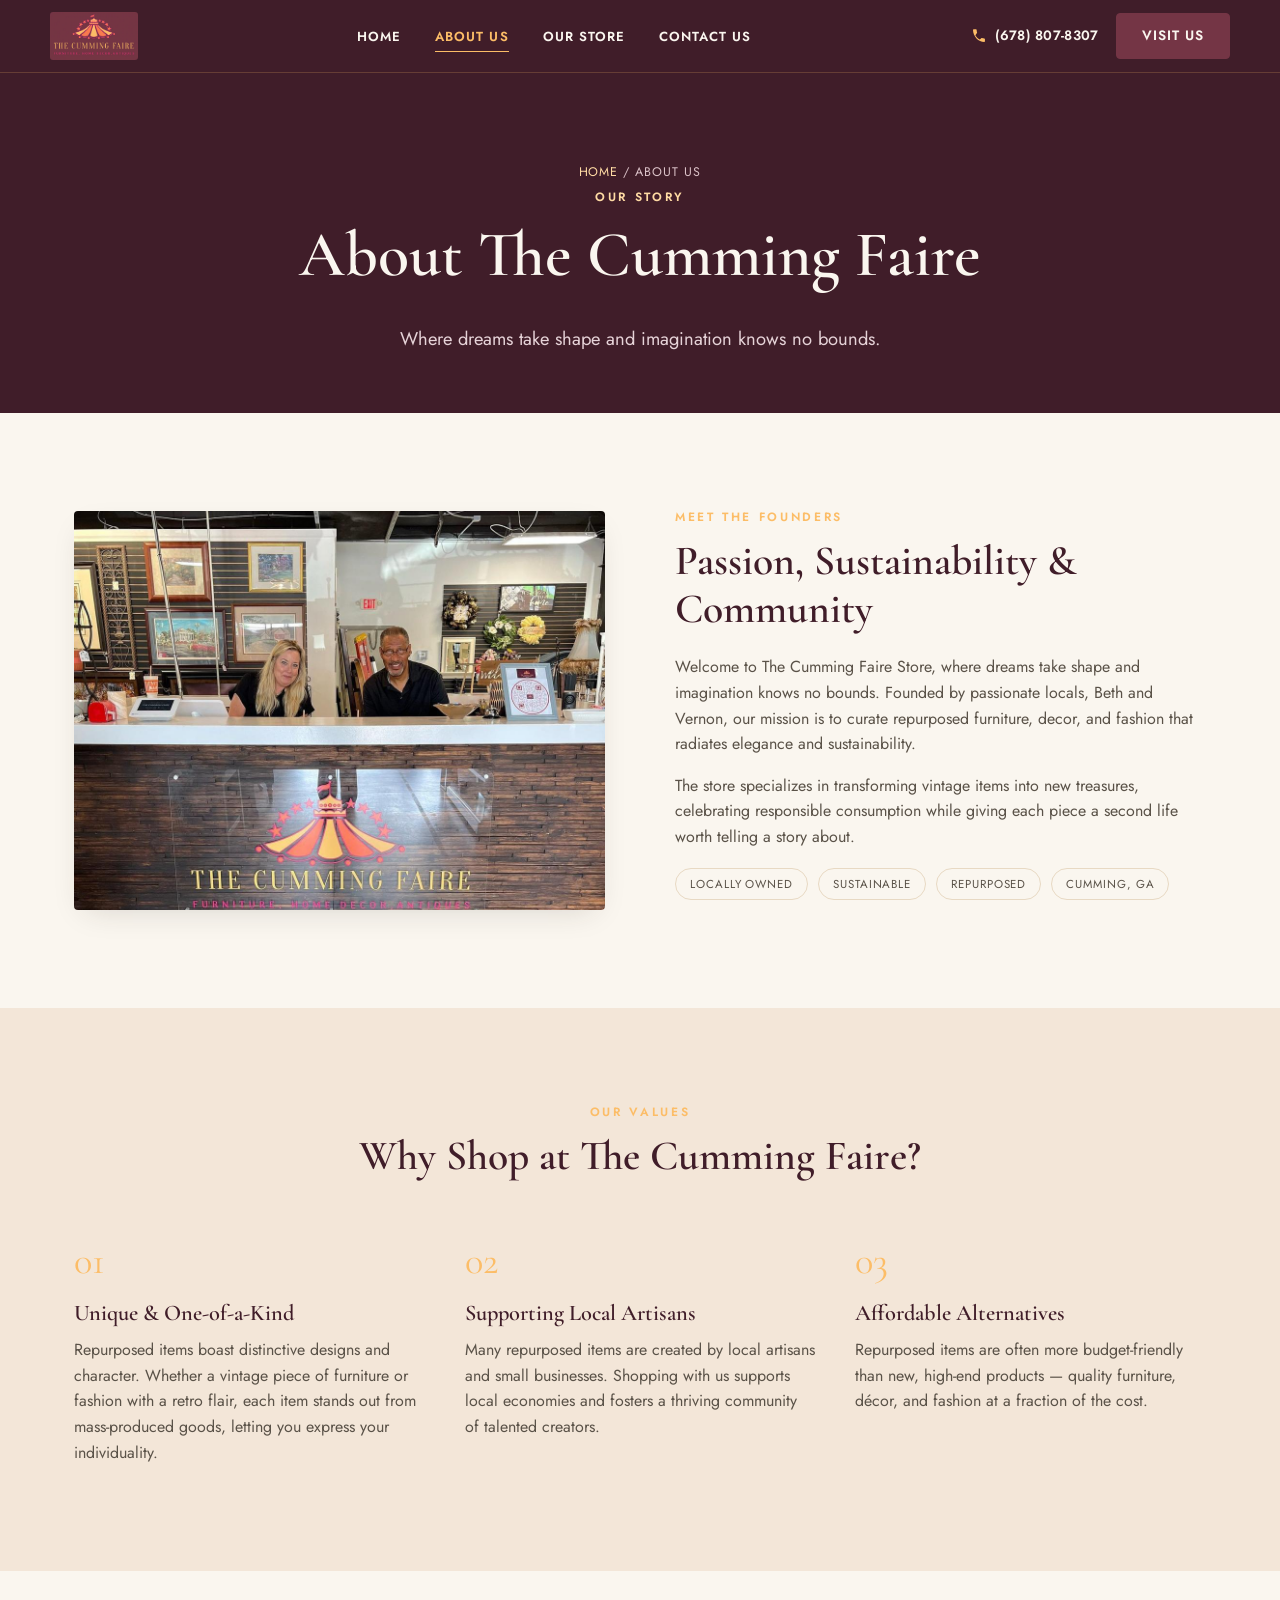
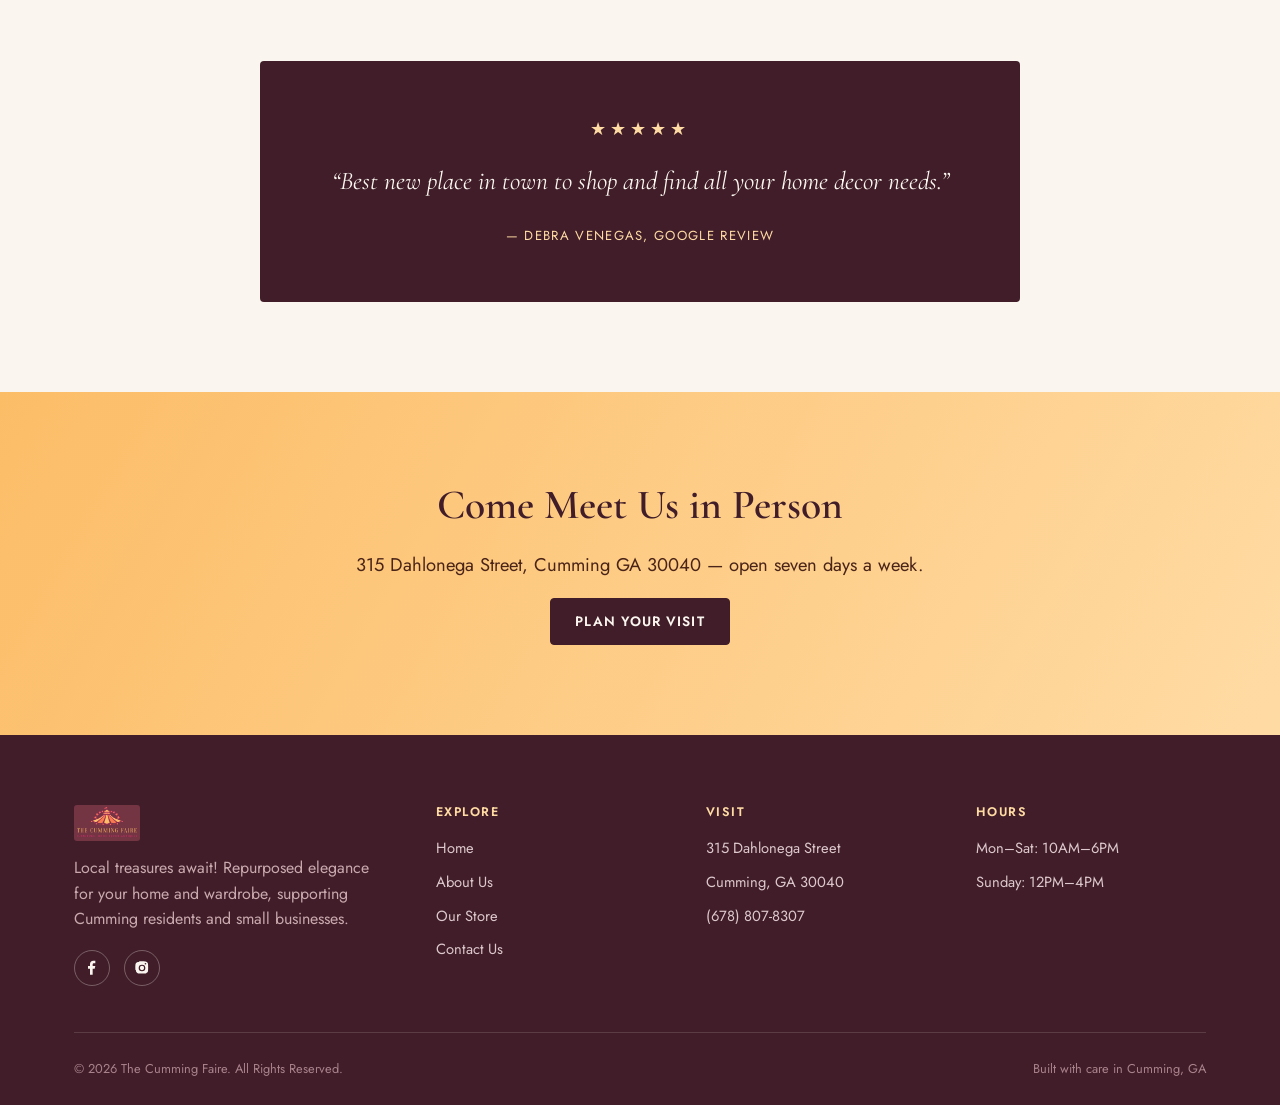
==== commit 605af658: "Use real store photos in place of placeholders" ====
--- a/about.html
+++ b/about.html
@@ -48,7 +48,7 @@
 <section>
   <div class="container two-col">
     <div class="visual">
-      <div class="swatch swatch-wine">Beth &amp; Vernon<br><small style="opacity:.7;font-family:var(--sans);font-size:.7rem;letter-spacing:.08em;text-transform:uppercase;">Photo coming soon</small></div>
+      <img src="img/founders.jpg" alt="Beth and Vernon, founders of The Cumming Faire, behind the store counter" loading="lazy">
     </div>
     <div>
       <span class="eyebrow">Meet The Founders</span>
--- a/styles.css
+++ b/styles.css
@@ -285,6 +285,12 @@
   box-shadow: var(--shadow);
   aspect-ratio: 4/3;
   position: relative;
+}
+.visual img {
+  position: absolute; inset: 0;
+  width: 100%; height: 100%;
+  object-fit: cover;
+  display: block;
 }
 .visual .swatch {
   position: absolute; inset: 0;
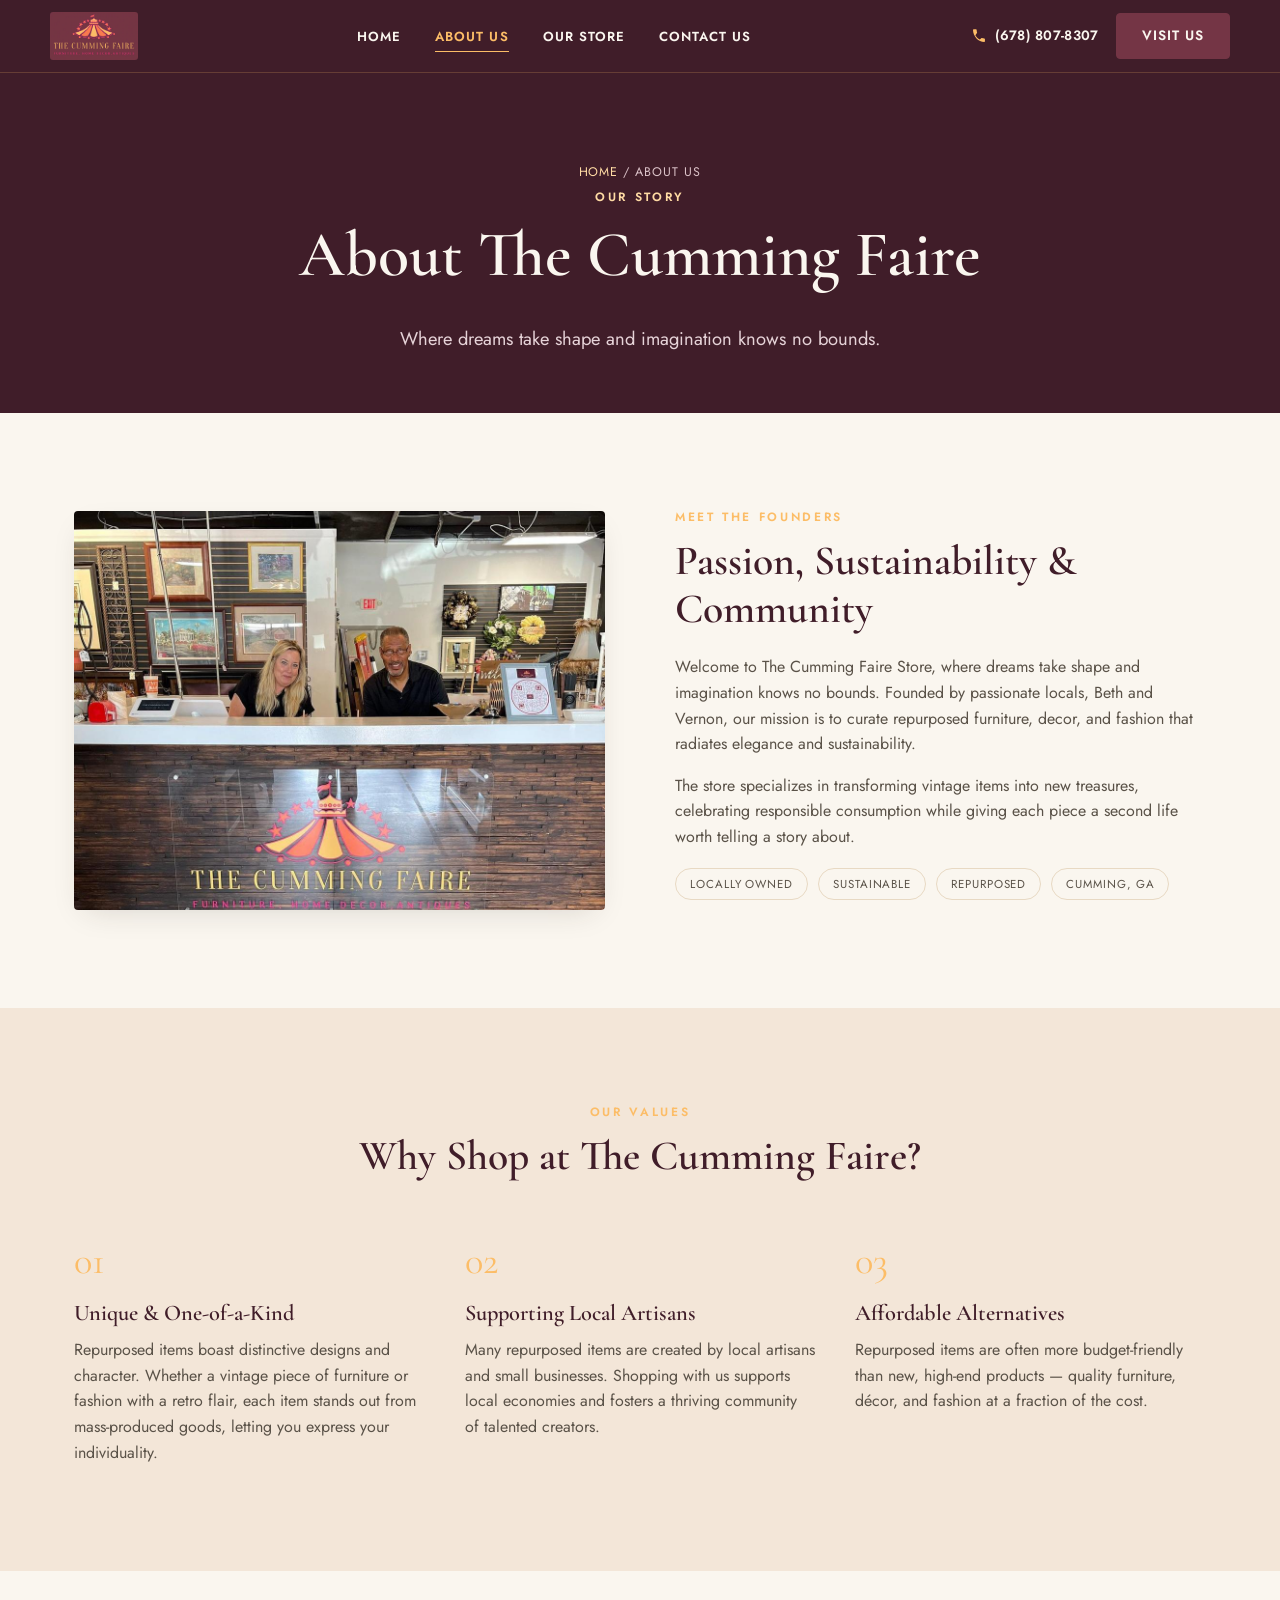
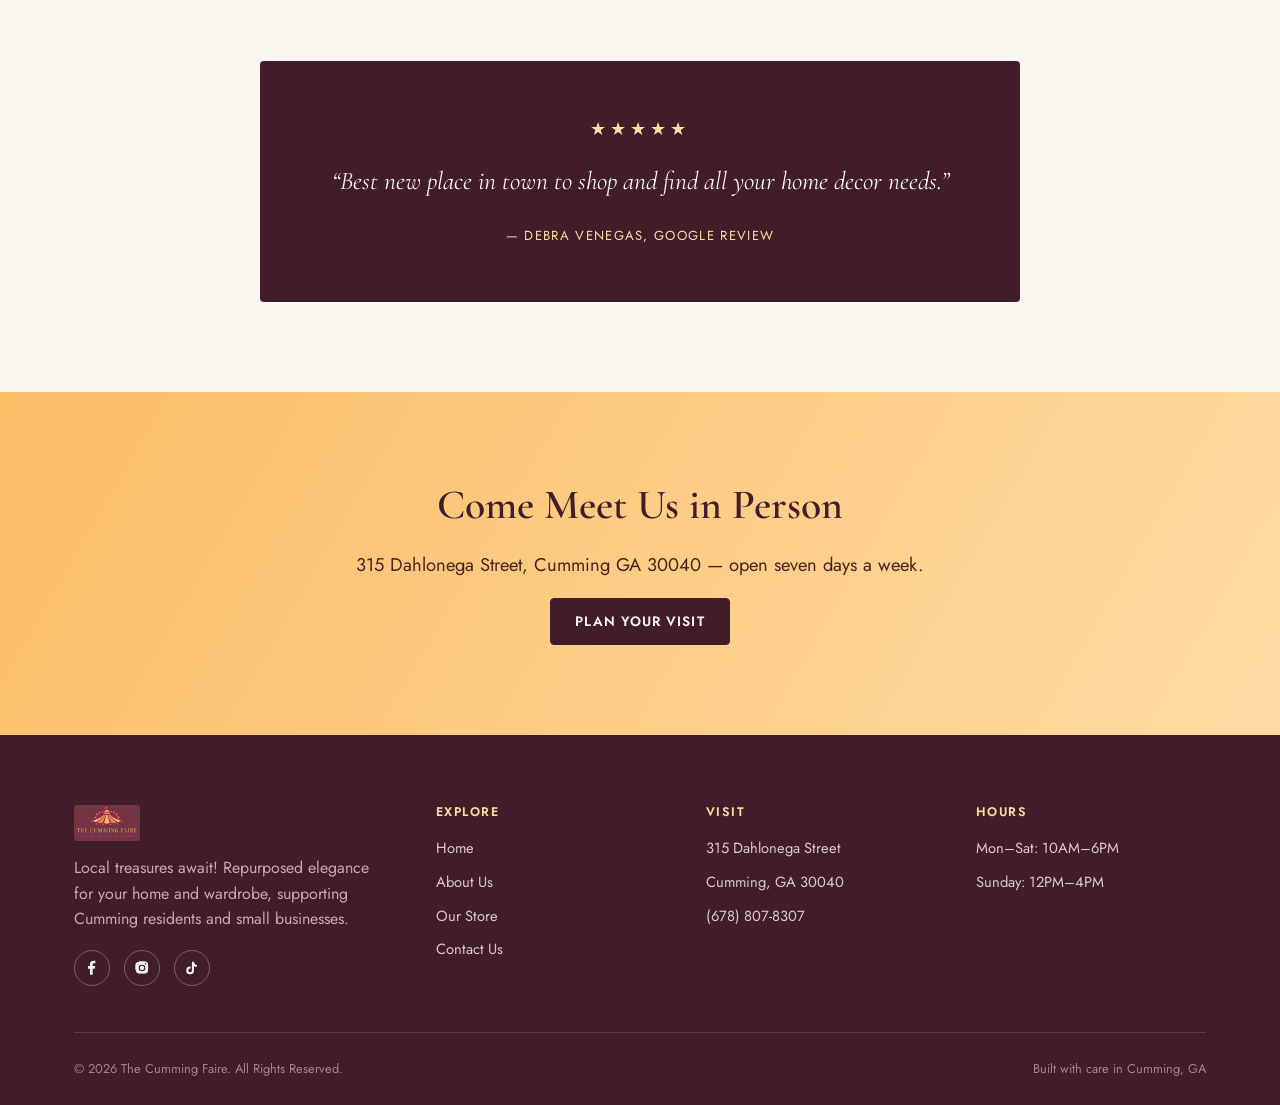
==== commit f7e1f8c9: "Add TikTok link to footer" ====
--- a/about.html
+++ b/about.html
@@ -118,6 +118,7 @@
         <div class="social-row">
           <a href="https://www.facebook.com/profile.php?id=100089561472416" aria-label="Facebook" target="_blank" rel="noopener"><svg viewBox="0 0 24 24"><path d="M13 22v-9h3l1-4h-4V7c0-1.1.3-2 2-2h2V1.1C16.6 1 15.4 1 14 1c-3.1 0-5 1.9-5 5.3V9H6v4h3v9h4z"/></svg></a>
           <a href="https://instagram.com/thecummingfaire" aria-label="Instagram" target="_blank" rel="noopener"><svg viewBox="0 0 24 24"><path d="M12 2c2.7 0 3 0 4.1.1 1.1 0 1.8.2 2.2.4.6.2 1 .5 1.4 1 .4.4.7.8 1 1.4.2.4.4 1.1.4 2.2.1 1.1.1 1.4.1 4.1s0 3-.1 4.1c0 1.1-.2 1.8-.4 2.2-.2.6-.5 1-1 1.4-.4.4-.8.7-1.4 1-.4.2-1.1.4-2.2.4-1.1.1-1.4.1-4.1.1s-3 0-4.1-.1c-1.1 0-1.8-.2-2.2-.4-.6-.2-1-.5-1.4-1-.4-.4-.7-.8-1-1.4-.2-.4-.4-1.1-.4-2.2C2 15 2 14.7 2 12s0-3 .1-4.1c0-1.1.2-1.8.4-2.2.2-.6.5-1 1-1.4.4-.4.8-.7 1.4-1 .4-.2 1.1-.4 2.2-.4C8.1 2.1 8.4 2.1 12 2zm0 5a5 5 0 100 10 5 5 0 000-10zm0 8.2a3.2 3.2 0 110-6.4 3.2 3.2 0 010 6.4zm5.2-8.4a1.2 1.2 0 100-2.4 1.2 1.2 0 000 2.4z"/></svg></a>
+          <a href="https://www.tiktok.com/@thecummingfaire" aria-label="TikTok" target="_blank" rel="noopener"><svg viewBox="0 0 24 24"><path d="M16.6 5.82c-.95-.83-1.55-2-1.7-3.27h-3.02v13.06c0 1.5-1.22 2.72-2.72 2.72a2.72 2.72 0 0 1 0-5.44c.28 0 .55.04.8.12V9.9a5.7 5.7 0 0 0-.8-.06 5.75 5.75 0 0 0 0 11.5 5.75 5.75 0 0 0 5.75-5.75V9.01c1.2.86 2.67 1.37 4.24 1.37V7.36c-.9 0-1.75-.28-2.55-.75z"/></svg></a>
         </div>
       </div>
       <div>
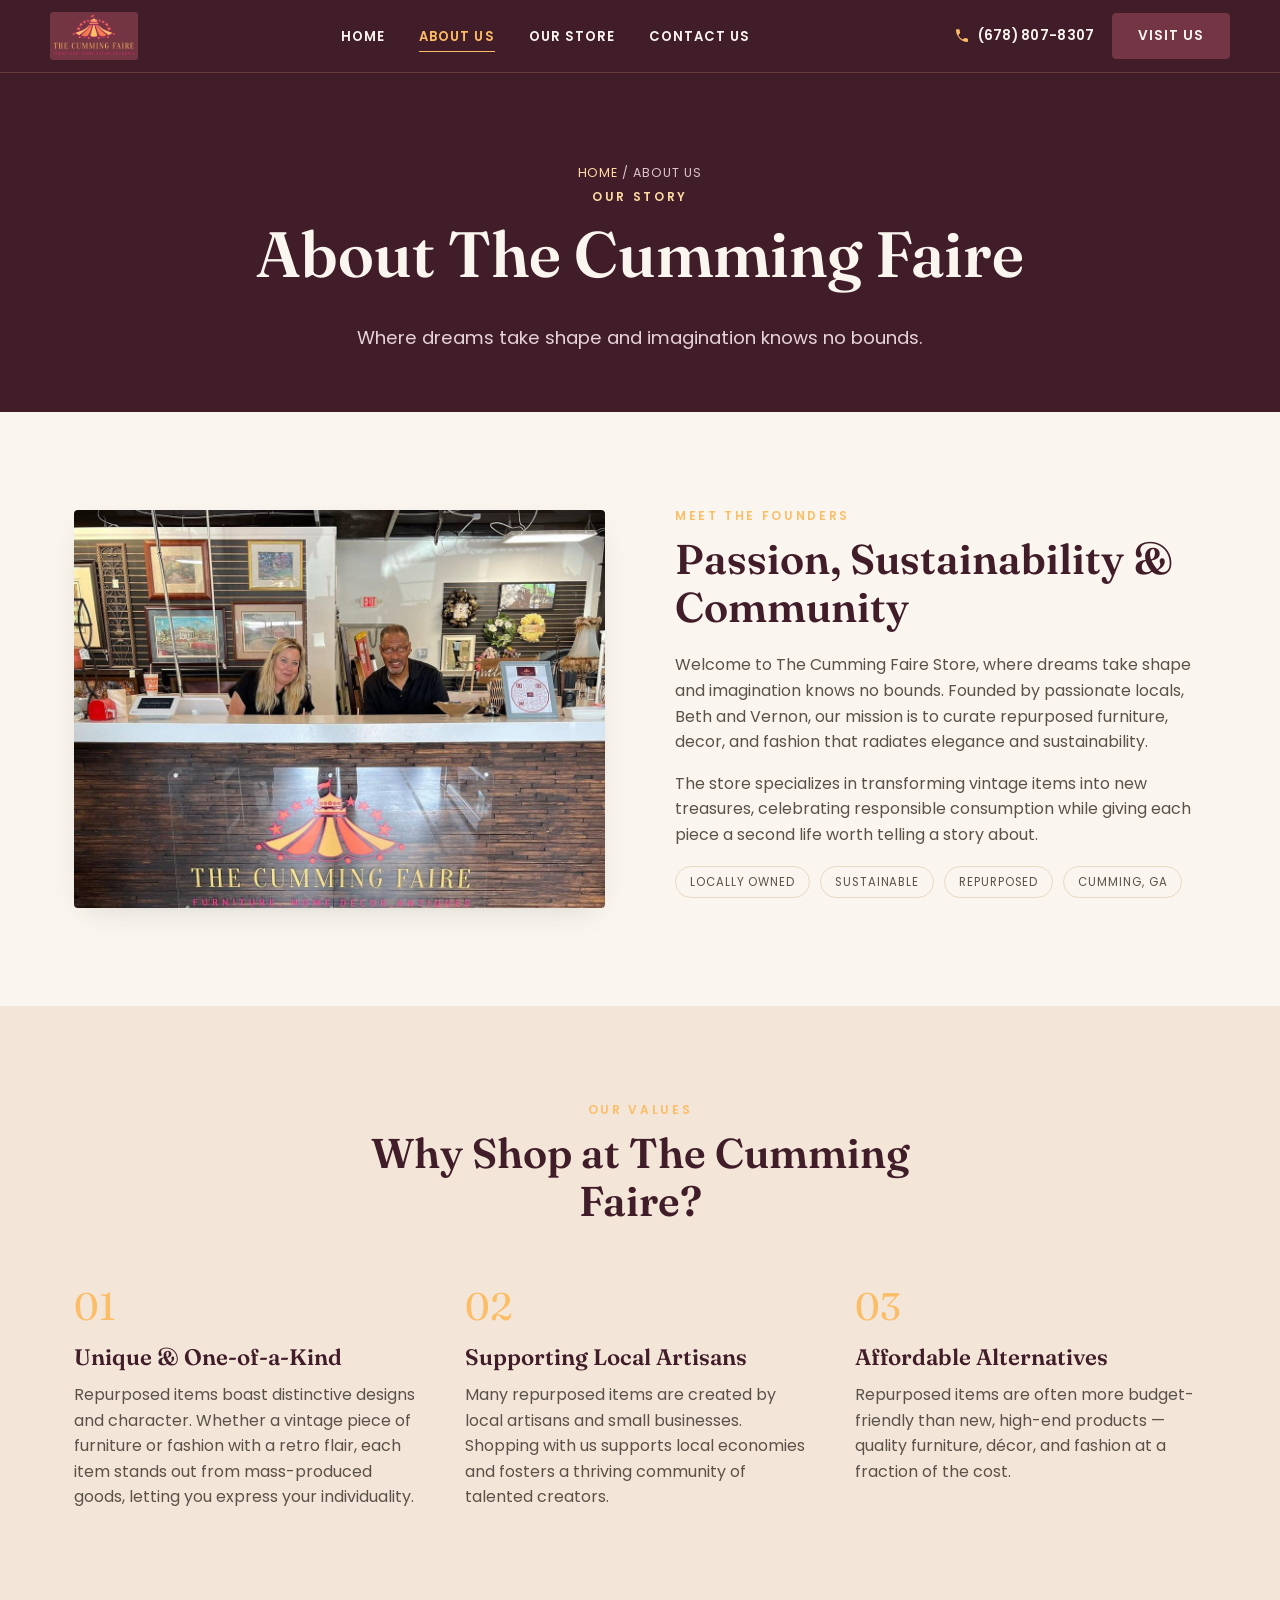
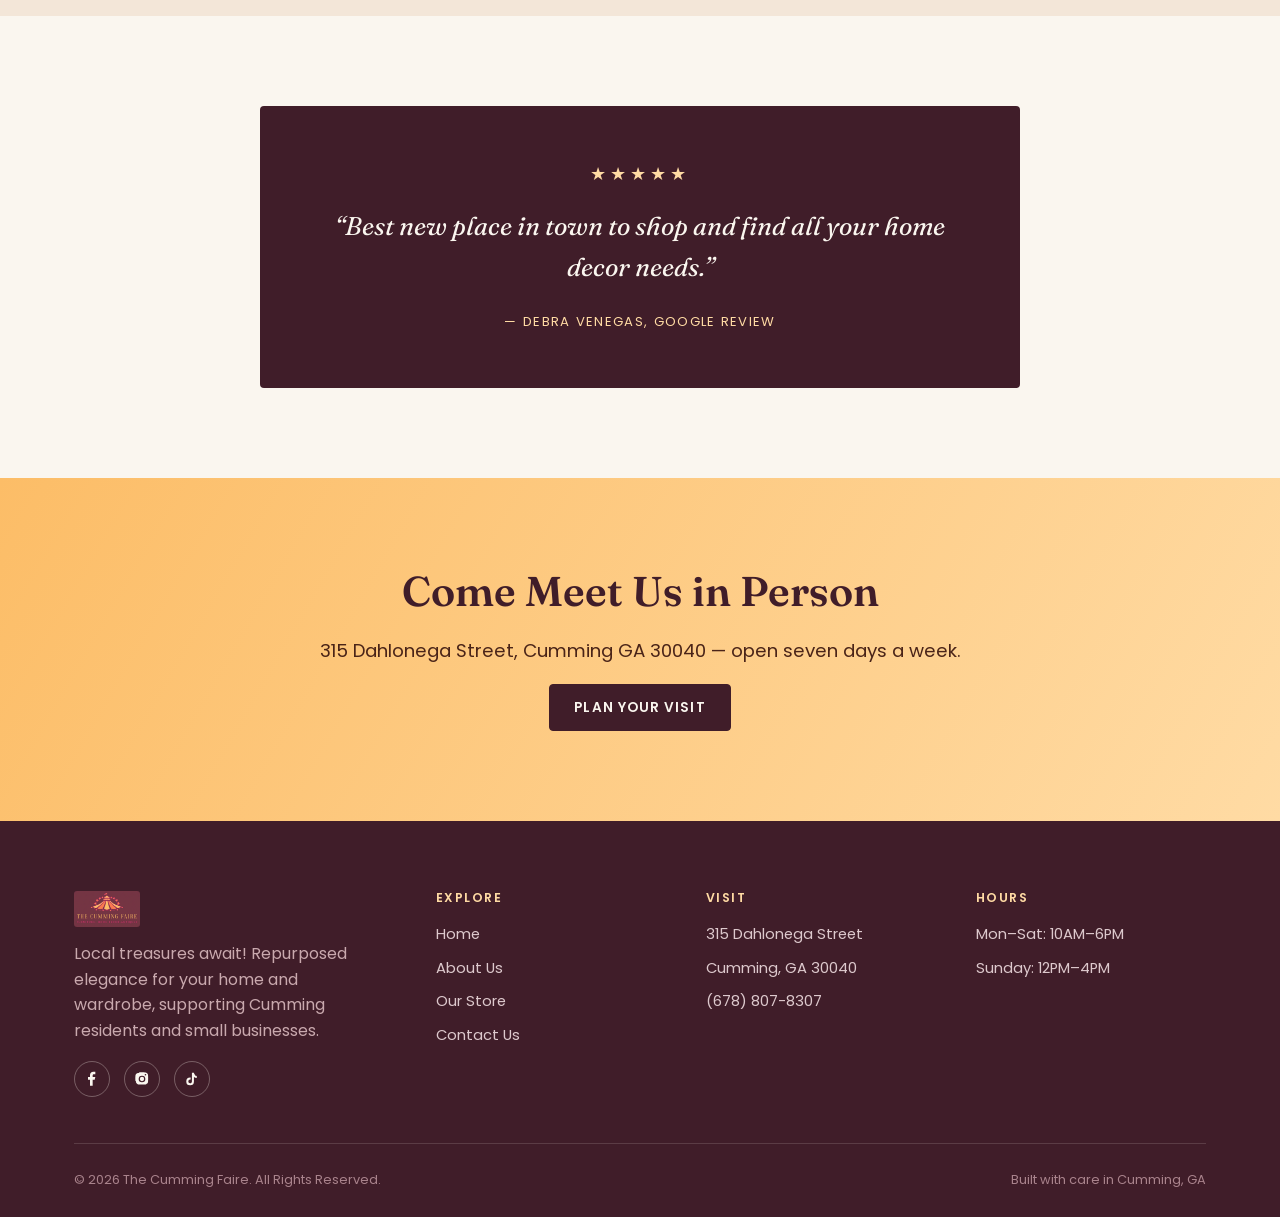
==== commit 72d3c858: "Switch fonts to Fraunces and Poppins for a warmer, more inviting feel" ====
--- a/about.html
+++ b/about.html
@@ -7,7 +7,7 @@
 <meta name="description" content="Meet Beth and Vernon, the local founders of The Cumming Faire — a boutique for repurposed furniture, decor, antiques, and fashion in Cumming, GA.">
 <link rel="icon" type="image/png" href="favicon.png">
 <link rel="preconnect" href="https://fonts.googleapis.com">
-<link href="https://fonts.googleapis.com/css2?family=Cormorant+Garamond:wght@500;600;700&family=Jost:wght@400;500;600&display=swap" rel="stylesheet">
+<link href="https://fonts.googleapis.com/css2?family=Fraunces:opsz,wght@9..144,500;9..144,600;9..144,700&family=Poppins:wght@400;500;600;700&display=swap" rel="stylesheet">
 <link rel="stylesheet" href="styles.css">
 </head>
 <body>
--- a/styles.css
+++ b/styles.css
@@ -18,8 +18,8 @@
   --white: #ffffff;
   --radius: 4px;
   --shadow: 0 10px 30px -12px rgba(43, 38, 34, 0.18);
-  --serif: "Cormorant Garamond", "Playfair Display", Georgia, serif;
-  --sans: "Jost", "Helvetica Neue", Arial, sans-serif;
+  --serif: "Fraunces", "Playfair Display", Georgia, serif;
+  --sans: "Poppins", "Helvetica Neue", Arial, sans-serif;
 }
 
 * { box-sizing: border-box; }
